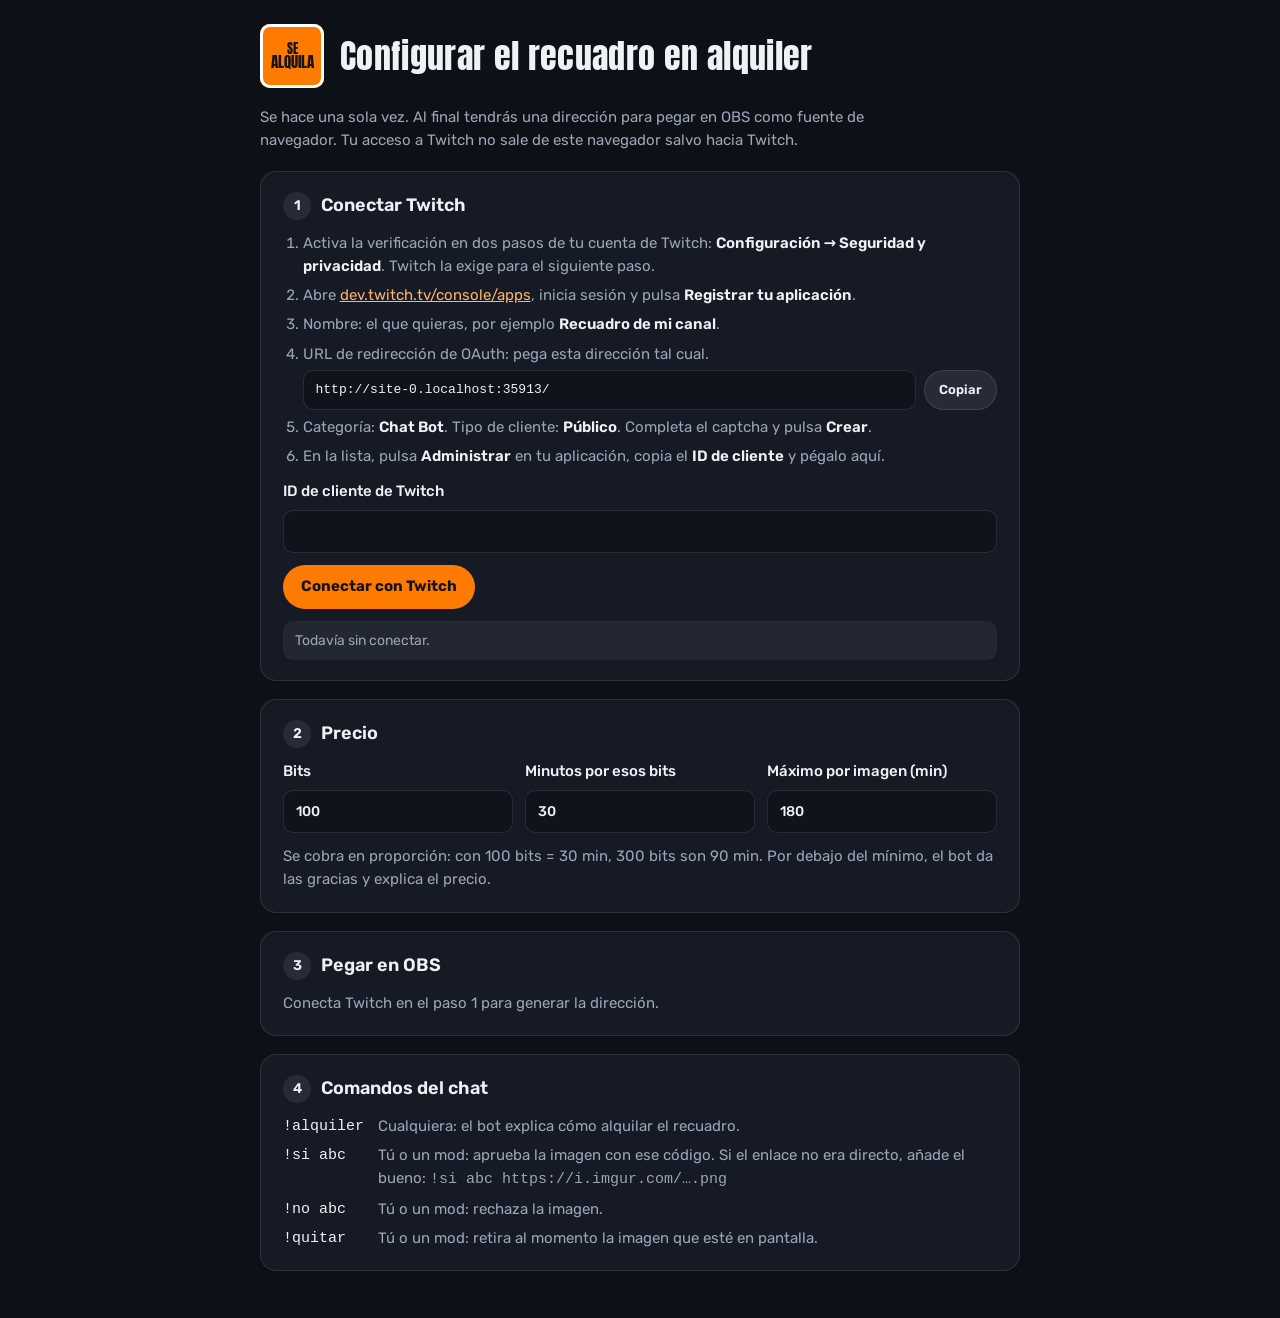
==== index.html @ 01238fe9 "Add files via upload" ====
<!doctype html>
<html lang="es">
<head>
<meta charset="utf-8">
<meta name="viewport" content="width=device-width, initial-scale=1, viewport-fit=cover">
<title>Configurar el recuadro en alquiler</title>
<meta name="robots" content="noindex">
<link rel="preconnect" href="https://fonts.googleapis.com">
<link rel="preconnect" href="https://fonts.gstatic.com" crossorigin>
<link rel="stylesheet" href="https://fonts.googleapis.com/css2?family=Anton&family=Rubik:wght@400;500;600;700&display=swap">
<style>
  /* Página de configuración del recuadro: un solo tema oscuro; el naranja del cartel como acento. */
  :root {
    color-scheme: dark;
    --fondo: #0d1016; --panel: #151a24; --linea: rgba(255,255,255,.1); --tinta: #eef1f6; --suave: #9aa5b8;
    --naranja: #ff7a00; --bien: #35c46d; --mal: #ff5a4a;
    --display: "Anton", "Impact", "Arial Narrow", sans-serif; --texto: "Rubik", system-ui, sans-serif;
  }
  * { box-sizing: border-box; }
  body {
    margin: 0; background: var(--fondo); color: var(--tinta); font-family: var(--texto); font-size: 15px; line-height: 1.55;
    padding: max(24px, env(safe-area-inset-top, 0px)) max(16px, env(safe-area-inset-right, 0px)) 48px max(16px, env(safe-area-inset-left, 0px));
  }
  .envoltura { max-width: 760px; margin: 0 auto; display: grid; gap: 18px; }
  header { display: flex; align-items: center; gap: 16px; }
  .cartelito { flex: none; display: flex; flex-direction: column; align-items: center; justify-content: center; width: 64px; height: 64px; border-radius: 10px; background: var(--naranja); color: #141414; font-family: var(--display); line-height: .9; box-shadow: inset 0 0 0 3px #fff, inset 0 0 0 5px var(--naranja); }
  .cartelito small { font-size: 13px; } .cartelito b { font-size: 15px; font-weight: 400; }
  h1 { margin: 0; font-family: var(--display); font-weight: 400; font-size: 34px; line-height: 1.05; letter-spacing: .01em; }
  .intro { margin: 0; color: var(--suave); max-width: 62ch; }
  section { background: var(--panel); border: 1px solid var(--linea); border-radius: 16px; padding: 20px 22px; display: grid; gap: 12px; min-width: 0; }
  h2 { margin: 0; display: flex; align-items: center; gap: 10px; font-size: 18px; font-weight: 600; }
  h2 span { display: inline-flex; align-items: center; justify-content: center; width: 28px; height: 28px; border-radius: 50%; background: rgba(255,255,255,.08); font-size: 14px; flex: none; }
  section.hecho h2 span { background: var(--bien); color: #06210f; }
  ol { margin: 0; padding-left: 1.3em; color: var(--suave); display: grid; gap: 6px; }
  ol b, p b { color: var(--tinta); font-weight: 600; }
  p { margin: 0; }
  .suave { color: var(--suave); }
  a { color: #ffb36b; }
  label { display: grid; gap: 6px; font-weight: 500; }
  .fila { display: grid; grid-template-columns: repeat(3, minmax(0, 1fr)); gap: 12px; }
  input[type=text], textarea {
    width: 100%; min-width: 0; padding: 10px 12px; border-radius: 10px; border: 1px solid var(--linea);
    background: #0f131b; color: var(--tinta); font: inherit; font-size: 14px;
  }
  input:focus, textarea:focus { outline: 2px solid var(--naranja); outline-offset: 1px; }
  textarea { resize: vertical; min-height: 92px; font-family: ui-monospace, Menlo, Consolas, monospace; font-size: 12px; word-break: break-all; }
  .copiable { display: flex; gap: 8px; align-items: stretch; min-width: 0; margin-top: 4px; }
  .copiable code { flex: 1; min-width: 0; padding: 9px 12px; border-radius: 10px; background: #0f131b; border: 1px solid var(--linea); font-size: 13px; color: var(--tinta); overflow-x: auto; white-space: nowrap; }
  button {
    justify-self: start; padding: 10px 18px; border-radius: 999px; border: 0; background: var(--naranja); color: #141414;
    font: inherit; font-weight: 700; cursor: pointer;
  }
  button.secundario { background: rgba(255,255,255,.08); border: 1px solid var(--linea); color: var(--tinta); padding: 8px 14px; font-size: 13px; font-weight: 600; }
  button:focus-visible { outline: 3px solid #fff; outline-offset: 2px; }
  .estado { padding: 9px 12px; border-radius: 10px; font-size: 14px; }
  .estado.ok { background: rgba(53,196,109,.12); color: #9ff0bf; }
  .estado.mal { background: rgba(255,90,74,.12); color: #ffb9b1; }
  .estado.info { background: rgba(255,255,255,.06); color: var(--suave); }
  .alerta { padding: 10px 12px; border-radius: 10px; background: rgba(255,178,30,.12); color: #ffdc94; font-size: 14px; }
  .comandos { display: grid; grid-template-columns: auto 1fr; gap: 6px 14px; margin: 0; color: var(--suave); }
  .comandos dt { font-family: ui-monospace, Menlo, Consolas, monospace; color: var(--tinta); }
  .comandos dd { margin: 0; }
  #obs-listo:not([hidden]) { display: grid; gap: 12px; }
  @media (max-width: 560px) { .fila { grid-template-columns: 1fr; } }
</style>
</head>
<body>
<div class="envoltura">
  <header><span class="cartelito" aria-hidden="true"><small>SE</small><b>ALQUILA</b></span><h1>Configurar el recuadro en alquiler</h1></header>
  <p class="intro">Se hace una sola vez. Al final tendrás una dirección para pegar en OBS como fuente de navegador. Tu acceso a Twitch no sale de este navegador salvo hacia Twitch.</p>

  <section id="paso-twitch">
    <h2><span>1</span>Conectar Twitch</h2>
    <ol>
      <li>Activa la verificación en dos pasos de tu cuenta de Twitch: <b>Configuración → Seguridad y privacidad</b>. Twitch la exige para el siguiente paso.</li>
      <li>Abre <a href="https://dev.twitch.tv/console/apps" target="_blank" rel="noopener">dev.twitch.tv/console/apps</a>, inicia sesión y pulsa <b>Registrar tu aplicación</b>.</li>
      <li>Nombre: el que quieras, por ejemplo <b>Recuadro de mi canal</b>.</li>
      <li>URL de redirección de OAuth: pega esta dirección tal cual.
        <div class="copiable"><code id="url-redireccion"></code><button type="button" class="secundario" data-copiar="url-redireccion">Copiar</button></div></li>
      <li>Categoría: <b>Chat Bot</b>. Tipo de cliente: <b>Público</b>. Completa el captcha y pulsa <b>Crear</b>.</li>
      <li>En la lista, pulsa <b>Administrar</b> en tu aplicación, copia el <b>ID de cliente</b> y pégalo aquí.</li>
    </ol>
    <label for="client-id">ID de cliente de Twitch<input type="text" id="client-id" autocomplete="off" spellcheck="false"></label>
    <button type="button" id="btn-twitch">Conectar con Twitch</button>
    <p class="estado info" id="estado-twitch">Todavía sin conectar.</p>
  </section>

  <section id="paso-precio">
    <h2><span>2</span>Precio</h2>
    <div class="fila">
      <label for="alq-bits">Bits<input type="text" id="alq-bits" inputmode="numeric" value="100"></label>
      <label for="alq-min">Minutos por esos bits<input type="text" id="alq-min" inputmode="numeric" value="30"></label>
      <label for="alq-max">Máximo por imagen (min)<input type="text" id="alq-max" inputmode="numeric" value="180"></label>
    </div>
    <p class="suave">Se cobra en proporción: con 100 bits = 30 min, 300 bits son 90 min. Por debajo del mínimo, el bot da las gracias y explica el precio.</p>
  </section>

  <section id="paso-obs">
    <h2><span>3</span>Pegar en OBS</h2>
    <p class="suave" id="obs-pendiente">Conecta Twitch en el paso 1 para generar la dirección.</p>
    <div id="obs-listo" hidden>
      <ol>
        <li>En OBS, en <b>Fuentes</b>, pulsa <b>+</b> → <b>Navegador</b> y llámala «Recuadro alquiler».</li>
        <li>Pega la dirección de abajo en <b>URL</b>. Ancho <b>400</b>, alto <b>400</b>.</li>
        <li>Deja sin marcar «Apagar la fuente cuando no sea visible», para no perder bits al cambiar de escena.</li>
        <li>Pulsa Aceptar y arrastra el recuadro encima del minimapa. Ajusta el tamaño desde las esquinas.</li>
        <li>Añádela <b>una sola vez</b>. Si la quieres en otras escenas, usa <b>Añadir existente</b>.</li>
      </ol>
      <p class="alerta">Esta dirección lleva tu acceso a Twitch. No la enseñes en directo ni la compartas.</p>
      <label for="url-obs">Dirección para OBS<textarea id="url-obs" readonly></textarea></label>
      <button type="button" class="secundario" data-copiar="url-obs">Copiar dirección</button>
    </div>
  </section>

  <section id="paso-uso">
    <h2><span>4</span>Comandos del chat</h2>
    <dl class="comandos">
      <dt>!alquiler</dt><dd>Cualquiera: el bot explica cómo alquilar el recuadro.</dd>
      <dt>!si abc</dt><dd>Tú o un mod: aprueba la imagen con ese código. Si el enlace no era directo, añade el bueno: <code>!si abc https://i.imgur.com/….png</code></dd>
      <dt>!no abc</dt><dd>Tú o un mod: rechaza la imagen.</dd>
      <dt>!quitar</dt><dd>Tú o un mod: retira al momento la imagen que esté en pantalla.</dd>
    </dl>
  </section>
</div>

<script src="js/nucleo.js"></script>
<script src="js/twitch.js"></script>
<script>
(function () {
  var C = window.Cartas;
  var $ = function (id) { return document.getElementById(id); };
  var base = location.origin + location.pathname.replace(/index\.html$/, '');
  var redireccion = base;
  $('url-redireccion').textContent = redireccion;

  function guardar(clave, valor, sesion) { try { (sesion ? sessionStorage : localStorage).setItem('recuadro-' + clave, valor); } catch (e) {} }
  function leer(clave, sesion) { try { return (sesion ? sessionStorage : localStorage).getItem('recuadro-' + clave); } catch (e) { return null; } }
  function estado(tipo, texto) { var e = $('estado-twitch'); e.className = 'estado ' + tipo; e.textContent = texto; }

  $('client-id').value = leer('client-id') || '';
  ['alq-bits', 'alq-min', 'alq-max'].forEach(function (id) {
    var v = leer(id); if (v) $(id).value = v;
    $(id).addEventListener('change', function () { guardar(id, $(id).value.trim()); generar(); });
  });

  var token = leer('twitch-token', true), conectado = false;
  var h = new URLSearchParams(location.hash.replace(/^#/, ''));
  if (h.get('access_token')) {
    if (h.get('state') && h.get('state') === leer('twitch-state', true)) { token = h.get('access_token'); guardar('twitch-token', token, true); }
    else estado('mal', 'La respuesta de Twitch no coincide con esta sesión. Vuelve a pulsar «Conectar con Twitch».');
    history.replaceState(null, '', location.pathname + location.search);
  } else if (h.get('error')) {
    estado('mal', 'Twitch no dio acceso: ' + (h.get('error_description') || h.get('error')));
    history.replaceState(null, '', location.pathname + location.search);
  }

  $('btn-twitch').addEventListener('click', function () {
    var id = $('client-id').value.trim();
    if (!/^[a-z0-9]{20,40}$/i.test(id)) { estado('mal', 'Pega el ID de cliente de tu aplicación de Twitch (letras y números, sin espacios).'); return; }
    guardar('client-id', id);
    var st = Math.random().toString(36).slice(2) + Date.now().toString(36);
    guardar('twitch-state', st, true);
    location.href = 'https://id.twitch.tv/oauth2/authorize?' + new URLSearchParams({
      client_id: id, redirect_uri: redireccion, response_type: 'token',
      scope: C.ESCOPOS_ALQUILER.join(' '), state: st, force_verify: 'true'
    }).toString();
  });

  function generar() {
    $('obs-pendiente').hidden = conectado;
    $('obs-listo').hidden = !conectado;
    $('paso-obs').classList.toggle('hecho', conectado);
    if (!conectado) return;
    var num = function (id, def) { var v = parseInt($(id).value, 10); return v > 0 ? v : def; };
    var cfg = { clientId: $('client-id').value.trim(), token: token,
      alquiler: { bits: num('alq-bits', 100), minutos: num('alq-min', 30), maxMinutos: num('alq-max', 180) } };
    $('url-obs').value = base + 'alquiler.html#c=' + C.codificarConfig(cfg);
  }

  if (token) {
    estado('info', 'Comprobando el acceso a Twitch…');
    C.validarToken(token).then(function (u) {
      if (u.client_id !== $('client-id').value.trim()) throw new Error('El acceso no corresponde a este ID de cliente. Pulsa «Conectar con Twitch» otra vez.');
      var faltan = C.ESCOPOS_ALQUILER.filter(function (s) { return (u.scopes || []).indexOf(s) < 0; });
      if (faltan.length) throw new Error('Faltan permisos: ' + faltan.join(', ') + '. Pulsa «Conectar con Twitch» otra vez.');
      conectado = true;
      estado('ok', 'Conectado como ' + u.login + '. Ya tienes la dirección para OBS en el paso 3.');
      $('paso-twitch').classList.add('hecho');
      generar();
    }).catch(function (e) { token = null; estado('mal', e.message); generar(); });
  }

  document.addEventListener('click', function (e) {
    var b = e.target.closest('[data-copiar]');
    if (!b) return;
    var el = $(b.getAttribute('data-copiar'));
    var texto = el.tagName === 'TEXTAREA' ? el.value : el.textContent;
    var hecho = function () { var t = b.textContent; b.textContent = 'Copiado'; setTimeout(function () { b.textContent = t; }, 1500); };
    if (navigator.clipboard) navigator.clipboard.writeText(texto).then(hecho, function () { if (el.select) el.select(); });
    else if (el.select) el.select();
  });
  generar();
})();
</script>
</body>
</html>
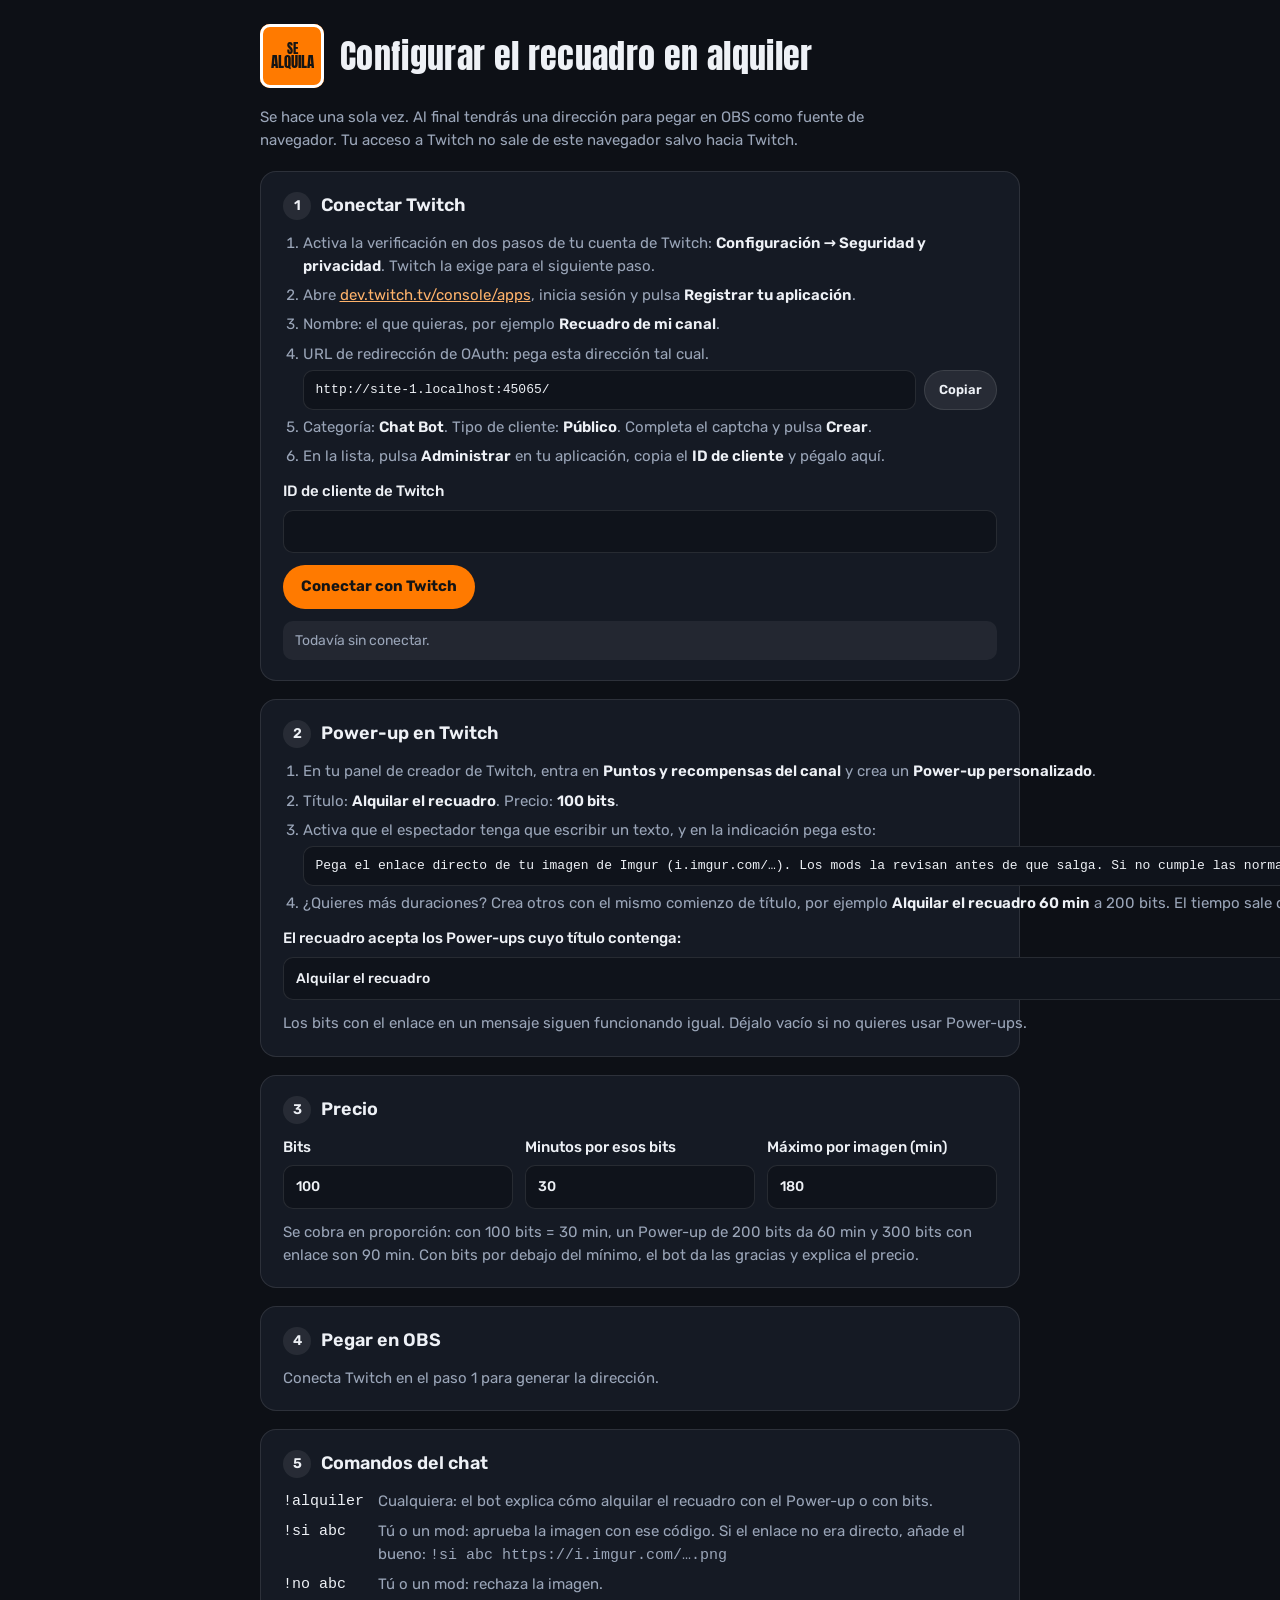
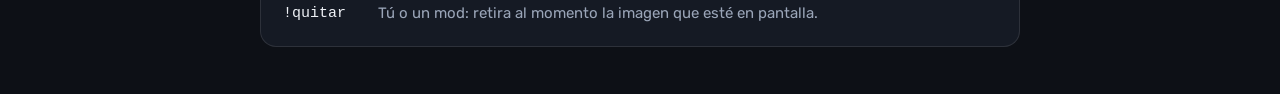
==== commit 38e6d605: "Add files via upload" ====
--- a/index.html
+++ b/index.html
@@ -85,18 +85,31 @@
     <p class="estado info" id="estado-twitch">Todavía sin conectar.</p>
   </section>
 
+  <section id="paso-powerup">
+    <h2><span>2</span>Power-up en Twitch</h2>
+    <ol>
+      <li>En tu panel de creador de Twitch, entra en <b>Puntos y recompensas del canal</b> y crea un <b>Power-up personalizado</b>.</li>
+      <li>Título: <b>Alquilar el recuadro</b>. Precio: <b>100 bits</b>.</li>
+      <li>Activa que el espectador tenga que escribir un texto, y en la indicación pega esto:
+        <div class="copiable"><code id="texto-indicacion">Pega el enlace directo de tu imagen de Imgur (i.imgur.com/…). Los mods la revisan antes de que salga. Si no cumple las normas, no se muestra y los bits no se devuelven.</code><button type="button" class="secundario" data-copiar="texto-indicacion">Copiar</button></div></li>
+      <li>¿Quieres más duraciones? Crea otros con el mismo comienzo de título, por ejemplo <b>Alquilar el recuadro 60 min</b> a 200 bits. El tiempo sale del precio.</li>
+    </ol>
+    <label for="alq-powerup">El recuadro acepta los Power-ups cuyo título contenga:<input type="text" id="alq-powerup" value="Alquilar el recuadro"></label>
+    <p class="suave">Los bits con el enlace en un mensaje siguen funcionando igual. Déjalo vacío si no quieres usar Power-ups.</p>
+  </section>
+
   <section id="paso-precio">
-    <h2><span>2</span>Precio</h2>
+    <h2><span>3</span>Precio</h2>
     <div class="fila">
       <label for="alq-bits">Bits<input type="text" id="alq-bits" inputmode="numeric" value="100"></label>
       <label for="alq-min">Minutos por esos bits<input type="text" id="alq-min" inputmode="numeric" value="30"></label>
       <label for="alq-max">Máximo por imagen (min)<input type="text" id="alq-max" inputmode="numeric" value="180"></label>
     </div>
-    <p class="suave">Se cobra en proporción: con 100 bits = 30 min, 300 bits son 90 min. Por debajo del mínimo, el bot da las gracias y explica el precio.</p>
+    <p class="suave">Se cobra en proporción: con 100 bits = 30 min, un Power-up de 200 bits da 60 min y 300 bits con enlace son 90 min. Con bits por debajo del mínimo, el bot da las gracias y explica el precio.</p>
   </section>
 
   <section id="paso-obs">
-    <h2><span>3</span>Pegar en OBS</h2>
+    <h2><span>4</span>Pegar en OBS</h2>
     <p class="suave" id="obs-pendiente">Conecta Twitch en el paso 1 para generar la dirección.</p>
     <div id="obs-listo" hidden>
       <ol>
@@ -113,9 +126,9 @@
   </section>
 
   <section id="paso-uso">
-    <h2><span>4</span>Comandos del chat</h2>
+    <h2><span>5</span>Comandos del chat</h2>
     <dl class="comandos">
-      <dt>!alquiler</dt><dd>Cualquiera: el bot explica cómo alquilar el recuadro.</dd>
+      <dt>!alquiler</dt><dd>Cualquiera: el bot explica cómo alquilar el recuadro con el Power-up o con bits.</dd>
       <dt>!si abc</dt><dd>Tú o un mod: aprueba la imagen con ese código. Si el enlace no era directo, añade el bueno: <code>!si abc https://i.imgur.com/….png</code></dd>
       <dt>!no abc</dt><dd>Tú o un mod: rechaza la imagen.</dd>
       <dt>!quitar</dt><dd>Tú o un mod: retira al momento la imagen que esté en pantalla.</dd>
@@ -138,8 +151,8 @@
   function estado(tipo, texto) { var e = $('estado-twitch'); e.className = 'estado ' + tipo; e.textContent = texto; }
 
   $('client-id').value = leer('client-id') || '';
-  ['alq-bits', 'alq-min', 'alq-max'].forEach(function (id) {
-    var v = leer(id); if (v) $(id).value = v;
+  ['alq-bits', 'alq-min', 'alq-max', 'alq-powerup'].forEach(function (id) {
+    var v = leer(id); if (v !== null) $(id).value = v;
     $(id).addEventListener('change', function () { guardar(id, $(id).value.trim()); generar(); });
   });
 
@@ -173,7 +186,7 @@
     if (!conectado) return;
     var num = function (id, def) { var v = parseInt($(id).value, 10); return v > 0 ? v : def; };
     var cfg = { clientId: $('client-id').value.trim(), token: token,
-      alquiler: { bits: num('alq-bits', 100), minutos: num('alq-min', 30), maxMinutos: num('alq-max', 180) } };
+      alquiler: { bits: num('alq-bits', 100), minutos: num('alq-min', 30), maxMinutos: num('alq-max', 180), powerUp: $('alq-powerup').value.trim() } };
     $('url-obs').value = base + 'alquiler.html#c=' + C.codificarConfig(cfg);
   }
 
@@ -184,7 +197,7 @@
       var faltan = C.ESCOPOS_ALQUILER.filter(function (s) { return (u.scopes || []).indexOf(s) < 0; });
       if (faltan.length) throw new Error('Faltan permisos: ' + faltan.join(', ') + '. Pulsa «Conectar con Twitch» otra vez.');
       conectado = true;
-      estado('ok', 'Conectado como ' + u.login + '. Ya tienes la dirección para OBS en el paso 3.');
+      estado('ok', 'Conectado como ' + u.login + '. Ya tienes la dirección para OBS en el paso 4.');
       $('paso-twitch').classList.add('hecho');
       generar();
     }).catch(function (e) { token = null; estado('mal', e.message); generar(); });
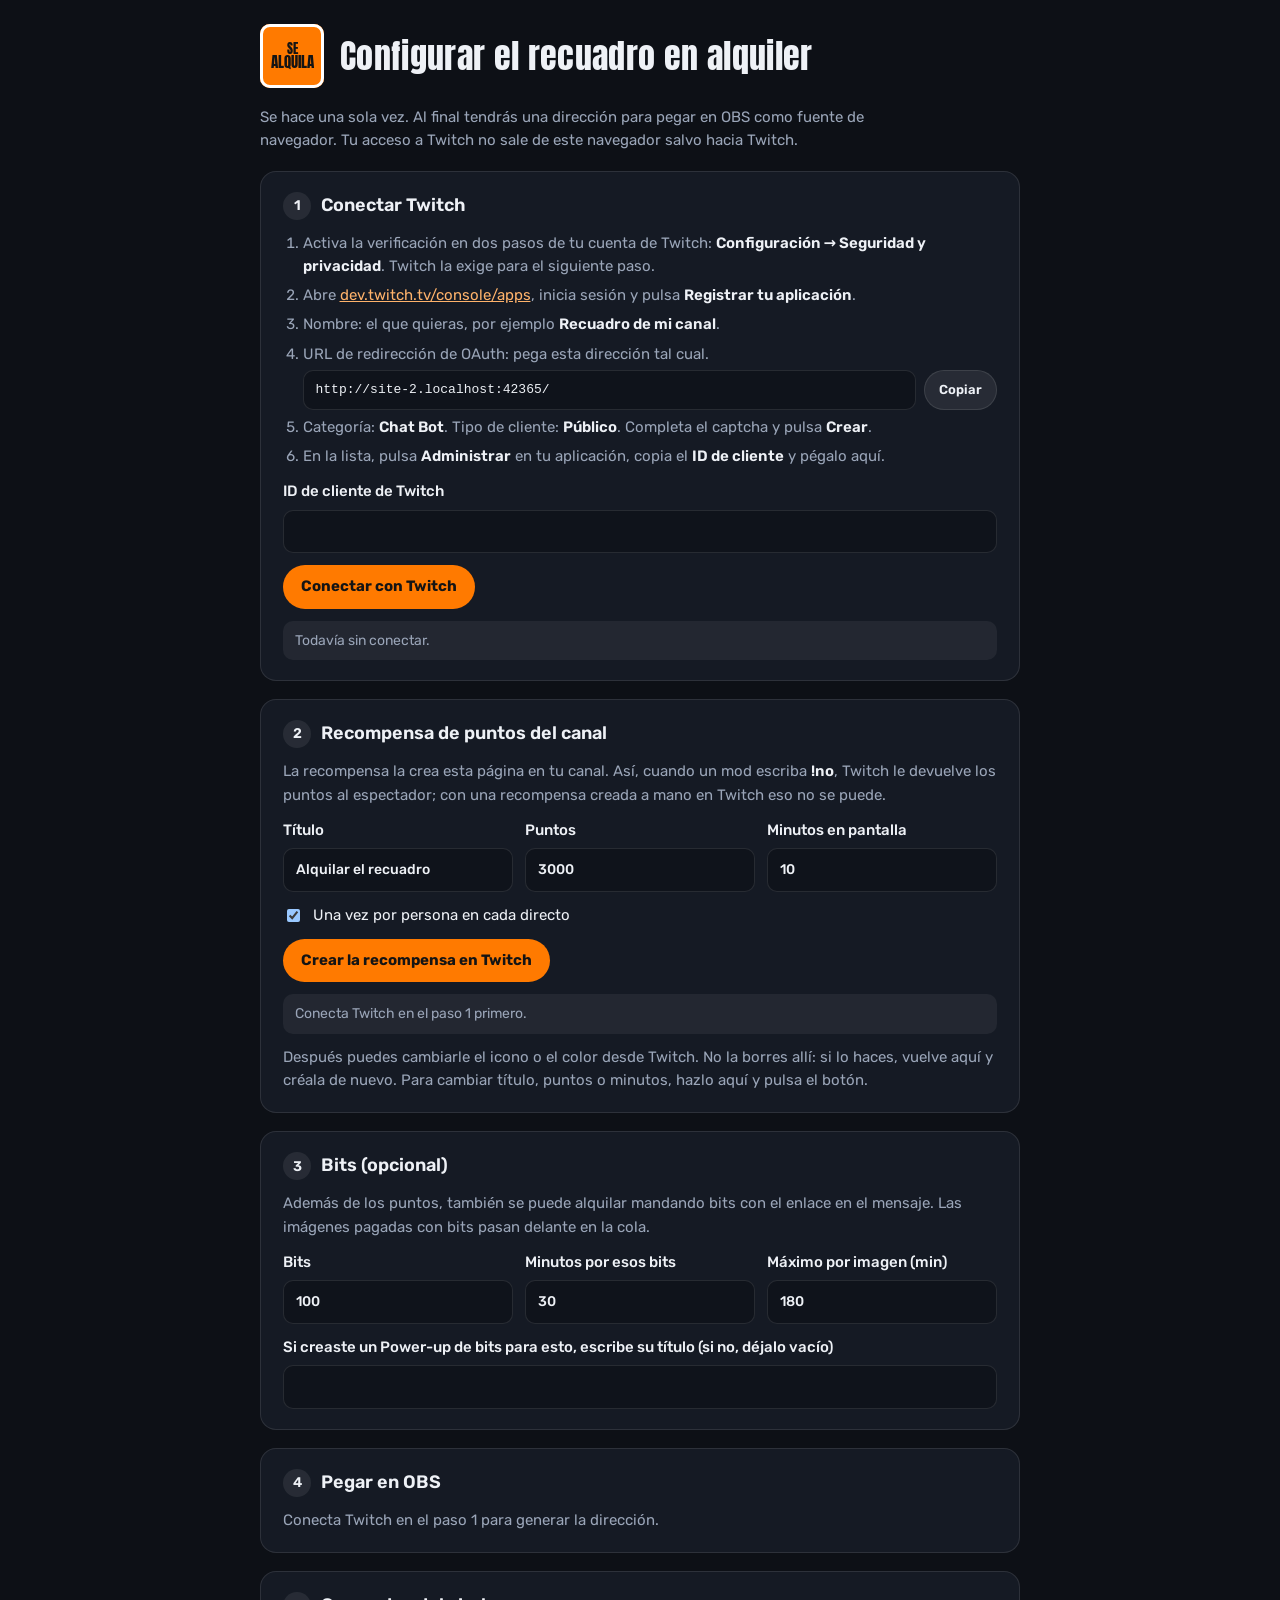
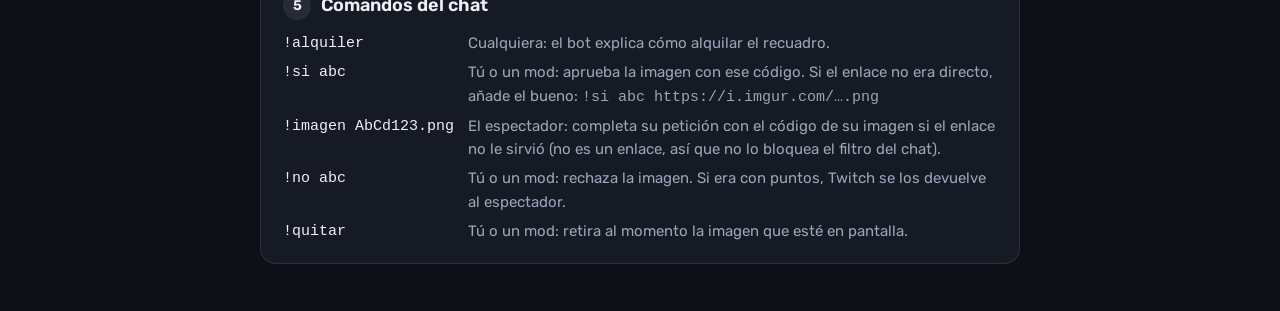
==== commit 4f9d5888: "Add files via upload" ====
--- a/index.html
+++ b/index.html
@@ -57,6 +57,7 @@
   .estado.mal { background: rgba(255,90,74,.12); color: #ffb9b1; }
   .estado.info { background: rgba(255,255,255,.06); color: var(--suave); }
   .alerta { padding: 10px 12px; border-radius: 10px; background: rgba(255,178,30,.12); color: #ffdc94; font-size: 14px; }
+  .casilla { display: flex; align-items: center; gap: 10px; font-weight: 400; }
   .comandos { display: grid; grid-template-columns: auto 1fr; gap: 6px 14px; margin: 0; color: var(--suave); }
   .comandos dt { font-family: ui-monospace, Menlo, Consolas, monospace; color: var(--tinta); }
   .comandos dd { margin: 0; }
@@ -85,27 +86,29 @@
     <p class="estado info" id="estado-twitch">Todavía sin conectar.</p>
   </section>
 
-  <section id="paso-powerup">
-    <h2><span>2</span>Power-up en Twitch</h2>
-    <ol>
-      <li>En tu panel de creador de Twitch, entra en <b>Puntos y recompensas del canal</b> y crea un <b>Power-up personalizado</b>.</li>
-      <li>Título: <b>Alquilar el recuadro</b>. Precio: <b>100 bits</b>.</li>
-      <li>Activa que el espectador tenga que escribir un texto, y en la indicación pega esto:
-        <div class="copiable"><code id="texto-indicacion">Pega el enlace directo de tu imagen de Imgur (i.imgur.com/…). Los mods la revisan antes de que salga. Si no cumple las normas, no se muestra y los bits no se devuelven.</code><button type="button" class="secundario" data-copiar="texto-indicacion">Copiar</button></div></li>
-      <li>¿Quieres más duraciones? Crea otros con el mismo comienzo de título, por ejemplo <b>Alquilar el recuadro 60 min</b> a 200 bits. El tiempo sale del precio.</li>
-    </ol>
-    <label for="alq-powerup">El recuadro acepta los Power-ups cuyo título contenga:<input type="text" id="alq-powerup" value="Alquilar el recuadro"></label>
-    <p class="suave">Los bits con el enlace en un mensaje siguen funcionando igual. Déjalo vacío si no quieres usar Power-ups.</p>
-  </section>
-
-  <section id="paso-precio">
-    <h2><span>3</span>Precio</h2>
+  <section id="paso-puntos">
+    <h2><span>2</span>Recompensa de puntos del canal</h2>
+    <p class="suave">La recompensa la crea esta página en tu canal. Así, cuando un mod escriba <b>!no</b>, Twitch le devuelve los puntos al espectador; con una recompensa creada a mano en Twitch eso no se puede.</p>
+    <div class="fila">
+      <label for="pts-titulo">Título<input type="text" id="pts-titulo" maxlength="45" value="Alquilar el recuadro"></label>
+      <label for="pts-coste">Puntos<input type="text" id="pts-coste" inputmode="numeric" value="3000"></label>
+      <label for="pts-min">Minutos en pantalla<input type="text" id="pts-min" inputmode="numeric" value="10"></label>
+    </div>
+    <label class="casilla"><input type="checkbox" id="pts-una" checked> Una vez por persona en cada directo</label>
+    <button type="button" id="btn-recompensa">Crear la recompensa en Twitch</button>
+    <p class="estado info" id="estado-recompensa">Conecta Twitch en el paso 1 primero.</p>
+    <p class="suave">Después puedes cambiarle el icono o el color desde Twitch. No la borres allí: si lo haces, vuelve aquí y créala de nuevo. Para cambiar título, puntos o minutos, hazlo aquí y pulsa el botón.</p>
+  </section>
+
+  <section id="paso-bits">
+    <h2><span>3</span>Bits (opcional)</h2>
+    <p class="suave">Además de los puntos, también se puede alquilar mandando bits con el enlace en el mensaje. Las imágenes pagadas con bits pasan delante en la cola.</p>
     <div class="fila">
       <label for="alq-bits">Bits<input type="text" id="alq-bits" inputmode="numeric" value="100"></label>
       <label for="alq-min">Minutos por esos bits<input type="text" id="alq-min" inputmode="numeric" value="30"></label>
       <label for="alq-max">Máximo por imagen (min)<input type="text" id="alq-max" inputmode="numeric" value="180"></label>
     </div>
-    <p class="suave">Se cobra en proporción: con 100 bits = 30 min, un Power-up de 200 bits da 60 min y 300 bits con enlace son 90 min. Con bits por debajo del mínimo, el bot da las gracias y explica el precio.</p>
+    <label for="alq-powerup">Si creaste un Power-up de bits para esto, escribe su título (si no, déjalo vacío)<input type="text" id="alq-powerup" value=""></label>
   </section>
 
   <section id="paso-obs">
@@ -115,7 +118,7 @@
       <ol>
         <li>En OBS, en <b>Fuentes</b>, pulsa <b>+</b> → <b>Navegador</b> y llámala «Recuadro alquiler».</li>
         <li>Pega la dirección de abajo en <b>URL</b>. Ancho <b>400</b>, alto <b>400</b>.</li>
-        <li>Deja sin marcar «Apagar la fuente cuando no sea visible», para no perder bits al cambiar de escena.</li>
+        <li>Deja sin marcar «Apagar la fuente cuando no sea visible», para no perder canjes al cambiar de escena.</li>
         <li>Pulsa Aceptar y arrastra el recuadro encima del minimapa. Ajusta el tamaño desde las esquinas.</li>
         <li>Añádela <b>una sola vez</b>. Si la quieres en otras escenas, usa <b>Añadir existente</b>.</li>
       </ol>
@@ -128,9 +131,10 @@
   <section id="paso-uso">
     <h2><span>5</span>Comandos del chat</h2>
     <dl class="comandos">
-      <dt>!alquiler</dt><dd>Cualquiera: el bot explica cómo alquilar el recuadro con el Power-up o con bits.</dd>
+      <dt>!alquiler</dt><dd>Cualquiera: el bot explica cómo alquilar el recuadro.</dd>
       <dt>!si abc</dt><dd>Tú o un mod: aprueba la imagen con ese código. Si el enlace no era directo, añade el bueno: <code>!si abc https://i.imgur.com/….png</code></dd>
-      <dt>!no abc</dt><dd>Tú o un mod: rechaza la imagen.</dd>
+      <dt>!imagen AbCd123.png</dt><dd>El espectador: completa su petición con el código de su imagen si el enlace no le sirvió (no es un enlace, así que no lo bloquea el filtro del chat).</dd>
+      <dt>!no abc</dt><dd>Tú o un mod: rechaza la imagen. Si era con puntos, Twitch se los devuelve al espectador.</dd>
       <dt>!quitar</dt><dd>Tú o un mod: retira al momento la imagen que esté en pantalla.</dd>
     </dl>
   </section>
@@ -151,12 +155,18 @@
   function estado(tipo, texto) { var e = $('estado-twitch'); e.className = 'estado ' + tipo; e.textContent = texto; }
 
   $('client-id').value = leer('client-id') || '';
-  ['alq-bits', 'alq-min', 'alq-max', 'alq-powerup'].forEach(function (id) {
+  ['alq-bits', 'alq-min', 'alq-max', 'alq-powerup', 'pts-titulo', 'pts-coste', 'pts-min'].forEach(function (id) {
     var v = leer(id); if (v !== null) $(id).value = v;
     $(id).addEventListener('change', function () { guardar(id, $(id).value.trim()); generar(); });
   });
-
-  var token = leer('twitch-token', true), conectado = false;
+  if (leer('pts-una') === 'no') $('pts-una').checked = false;
+  $('pts-una').addEventListener('change', function () { guardar('pts-una', $('pts-una').checked ? 'si' : 'no'); });
+
+  var token = leer('twitch-token', true), conectado = false, usuario = null;
+  var recompensa = null;   // { id, titulo, coste, minutos }
+  try { recompensa = JSON.parse(leer('recompensa') || 'null'); } catch (e) {}
+  var INDICACION = 'Pega el enlace directo de tu imagen de Imgur (i.imgur.com/…) o solo su código (por ejemplo AbCd123.png). Los mods la revisan antes de que salga. Si la rechazan, te devolvemos los puntos.';
+
   var h = new URLSearchParams(location.hash.replace(/^#/, ''));
   if (h.get('access_token')) {
     if (h.get('state') && h.get('state') === leer('twitch-state', true)) { token = h.get('access_token'); guardar('twitch-token', token, true); }
@@ -179,14 +189,81 @@
     }).toString();
   });
 
+  function helix(ruta, init) {
+    init = init || {};
+    return fetch('https://api.twitch.tv/helix/' + ruta, {
+      method: init.method || 'GET', body: init.body,
+      headers: { 'Client-Id': $('client-id').value.trim(), Authorization: 'Bearer ' + token, 'Content-Type': 'application/json' }
+    });
+  }
+  function num(id, def) { var v = parseInt(String($(id).value).replace(/\./g, ''), 10); return v > 0 ? v : def; }
+  function estadoRec(tipo, texto) { var e = $('estado-recompensa'); e.className = 'estado ' + tipo; e.textContent = texto; }
+  function pintarRecompensa() {
+    $('btn-recompensa').textContent = recompensa ? 'Guardar cambios en la recompensa' : 'Crear la recompensa en Twitch';
+    $('paso-puntos').classList.toggle('hecho', !!recompensa);
+  }
+
+  // Busca la recompensa que ya creó esta aplicación (si existe) al conectar.
+  function cargarRecompensa() {
+    return helix('channel_points/custom_rewards?broadcaster_id=' + usuario.user_id + '&only_manageable_rewards=true').then(function (r) {
+      if (!r.ok) throw new Error('No se pudieron leer tus recompensas (' + r.status + ').');
+      return r.json();
+    }).then(function (j) {
+      var lista = j.data || [], encontrada = null;
+      lista.forEach(function (x) { if (recompensa && x.id === recompensa.id) encontrada = x; });
+      if (!encontrada && lista.length) encontrada = lista[0];
+      if (encontrada) {
+        recompensa = { id: encontrada.id, titulo: encontrada.title, coste: encontrada.cost, minutos: num('pts-min', 10) };
+        $('pts-titulo').value = encontrada.title; $('pts-coste').value = encontrada.cost;
+        guardar('recompensa', JSON.stringify(recompensa));
+        estadoRec('ok', 'Recompensa lista en tu canal: «' + encontrada.title + '» por ' + encontrada.cost + ' puntos.');
+      } else {
+        recompensa = null; guardar('recompensa', 'null');
+        estadoRec('info', 'Todavía no has creado la recompensa. Revisa los datos y pulsa el botón.');
+      }
+      pintarRecompensa(); generar();
+    }).catch(function (e) { estadoRec('mal', e.message); });
+  }
+
+  $('btn-recompensa').addEventListener('click', function () {
+    if (!conectado) { estadoRec('mal', 'Conecta Twitch en el paso 1 primero.'); return; }
+    var titulo = $('pts-titulo').value.trim() || 'Alquilar el recuadro', coste = num('pts-coste', 3000), una = $('pts-una').checked;
+    var cuerpo = {
+      title: titulo, cost: coste, prompt: INDICACION, is_enabled: true, background_color: '#FF7A00',
+      is_user_input_required: true, should_redemptions_skip_request_queue: false,
+      is_max_per_user_per_stream_enabled: una
+    };
+    if (una) cuerpo.max_per_user_per_stream = 1;
+    var boton = $('btn-recompensa'); boton.disabled = true;
+    estadoRec('info', recompensa ? 'Guardando cambios…' : 'Creando la recompensa…');
+    var q = 'channel_points/custom_rewards?broadcaster_id=' + usuario.user_id + (recompensa ? '&id=' + recompensa.id : '');
+    helix(q, { method: recompensa ? 'PATCH' : 'POST', body: JSON.stringify(cuerpo) }).then(function (r) {
+      return r.json().catch(function () { return {}; }).then(function (j) {
+        if (r.ok) return j;
+        var msg = (j && j.message) || '';
+        if (/DUPLICATE/i.test(msg)) throw new Error('Ya tienes otra recompensa con ese título, creada a mano en Twitch. Bórrala allí o elige otro título aquí.');
+        if (r.status === 403) throw new Error('Twitch no deja crear la recompensa (403). Comprueba que tu canal tiene los puntos del canal activados.');
+        if (r.status === 404 && recompensa) { recompensa = null; guardar('recompensa', 'null'); pintarRecompensa(); throw new Error('La recompensa ya no existe en Twitch (¿la borraste?). Pulsa otra vez el botón para crearla de nuevo.'); }
+        throw new Error('Twitch respondió ' + r.status + (msg ? ': ' + msg : '') + '.');
+      });
+    }).then(function (j) {
+      var d = j.data[0];
+      recompensa = { id: d.id, titulo: d.title, coste: d.cost, minutos: num('pts-min', 10) };
+      guardar('recompensa', JSON.stringify(recompensa));
+      estadoRec('ok', 'Hecho: «' + d.title + '» por ' + d.cost + ' puntos y ' + recompensa.minutos + ' min. Copia la dirección nueva del paso 4 en OBS.');
+      pintarRecompensa(); generar();
+    }).catch(function (e) { estadoRec('mal', e.message); }).then(function () { boton.disabled = false; });
+  });
+
   function generar() {
     $('obs-pendiente').hidden = conectado;
     $('obs-listo').hidden = !conectado;
     $('paso-obs').classList.toggle('hecho', conectado);
     if (!conectado) return;
-    var num = function (id, def) { var v = parseInt($(id).value, 10); return v > 0 ? v : def; };
+    if (recompensa) recompensa.minutos = num('pts-min', 10);
     var cfg = { clientId: $('client-id').value.trim(), token: token,
-      alquiler: { bits: num('alq-bits', 100), minutos: num('alq-min', 30), maxMinutos: num('alq-max', 180), powerUp: $('alq-powerup').value.trim() } };
+      alquiler: { bits: num('alq-bits', 100), minutos: num('alq-min', 30), maxMinutos: num('alq-max', 180), powerUp: $('alq-powerup').value.trim(),
+        puntos: recompensa ? { recompensaId: recompensa.id, titulo: recompensa.titulo, coste: recompensa.coste, minutos: recompensa.minutos } : null } };
     $('url-obs').value = base + 'alquiler.html#c=' + C.codificarConfig(cfg);
   }
 
@@ -195,13 +272,15 @@
     C.validarToken(token).then(function (u) {
       if (u.client_id !== $('client-id').value.trim()) throw new Error('El acceso no corresponde a este ID de cliente. Pulsa «Conectar con Twitch» otra vez.');
       var faltan = C.ESCOPOS_ALQUILER.filter(function (s) { return (u.scopes || []).indexOf(s) < 0; });
-      if (faltan.length) throw new Error('Faltan permisos: ' + faltan.join(', ') + '. Pulsa «Conectar con Twitch» otra vez.');
-      conectado = true;
-      estado('ok', 'Conectado como ' + u.login + '. Ya tienes la dirección para OBS en el paso 4.');
+      if (faltan.length) throw new Error('Faltan permisos nuevos (' + faltan.join(', ') + '). Pulsa «Conectar con Twitch» otra vez.');
+      conectado = true; usuario = u;
+      estado('ok', 'Conectado como ' + u.login + '.');
       $('paso-twitch').classList.add('hecho');
       generar();
+      return cargarRecompensa();
     }).catch(function (e) { token = null; estado('mal', e.message); generar(); });
   }
+  pintarRecompensa();
 
   document.addEventListener('click', function (e) {
     var b = e.target.closest('[data-copiar]');
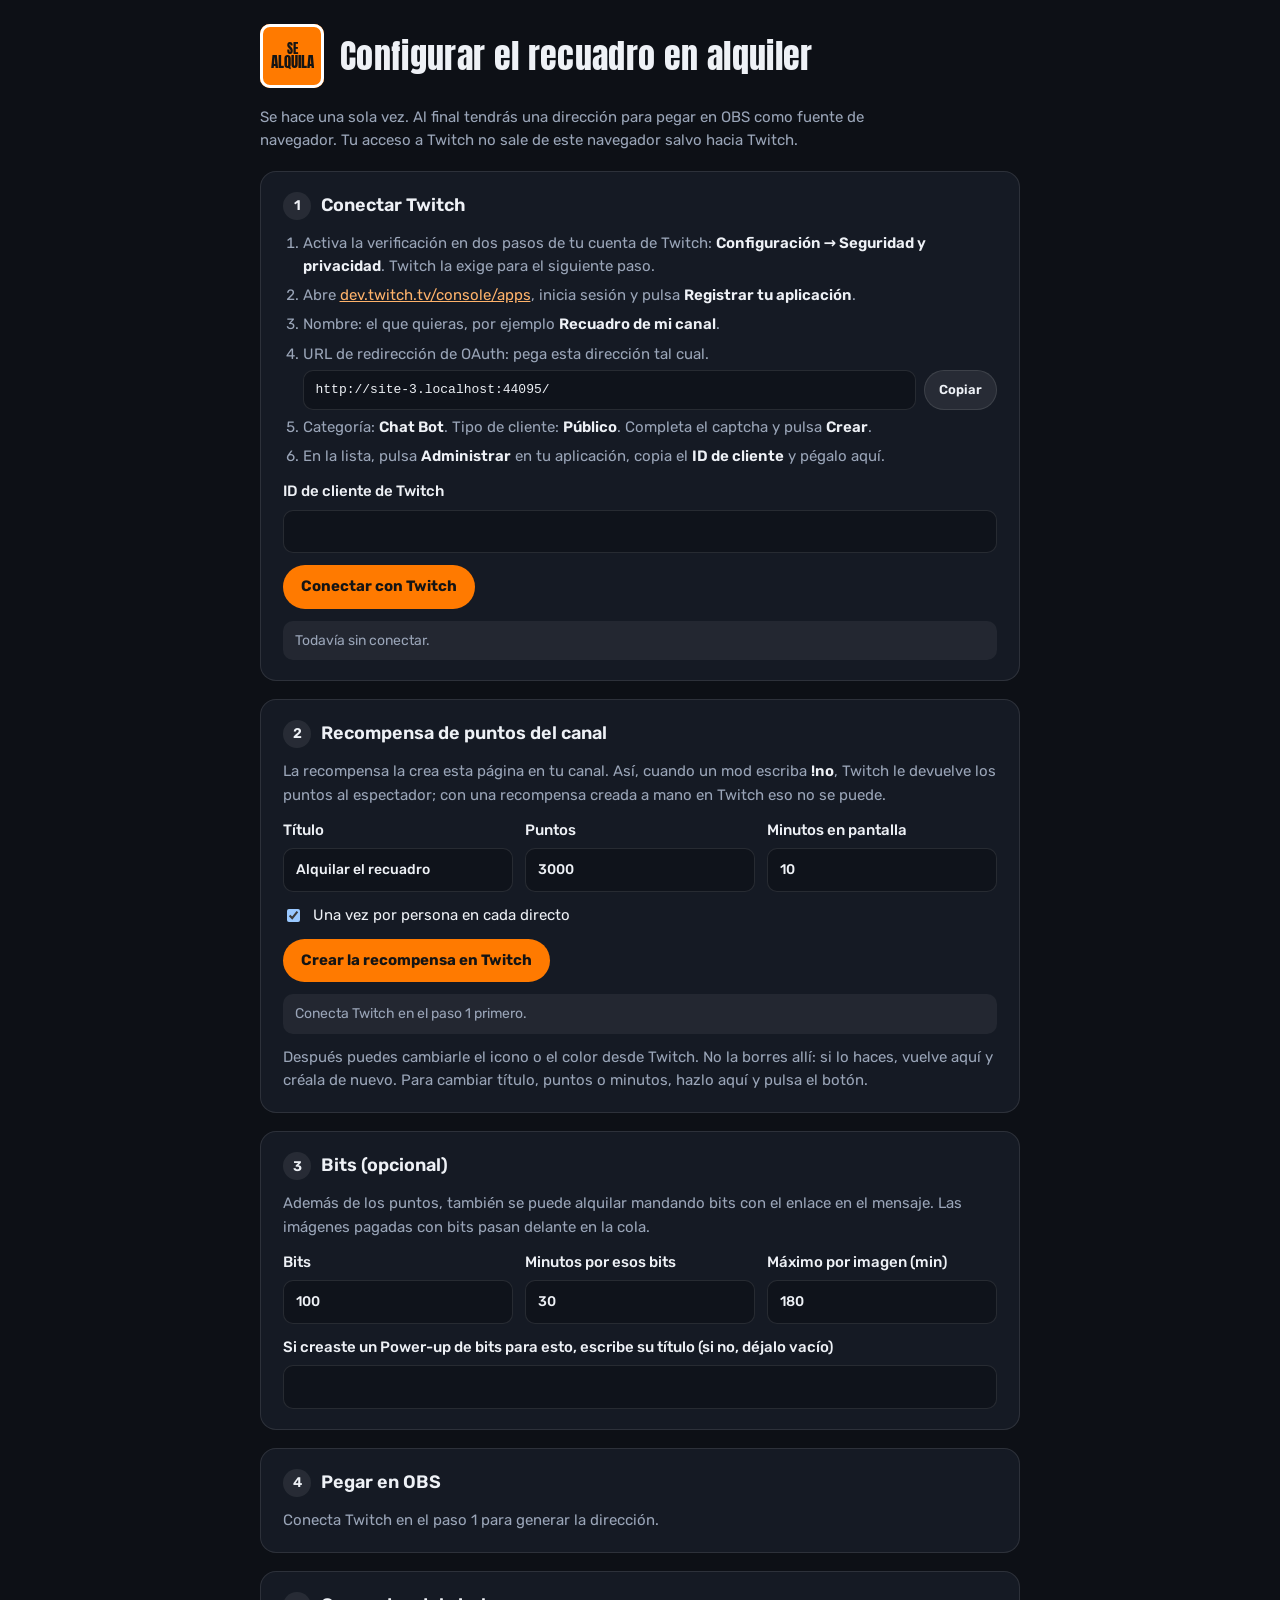
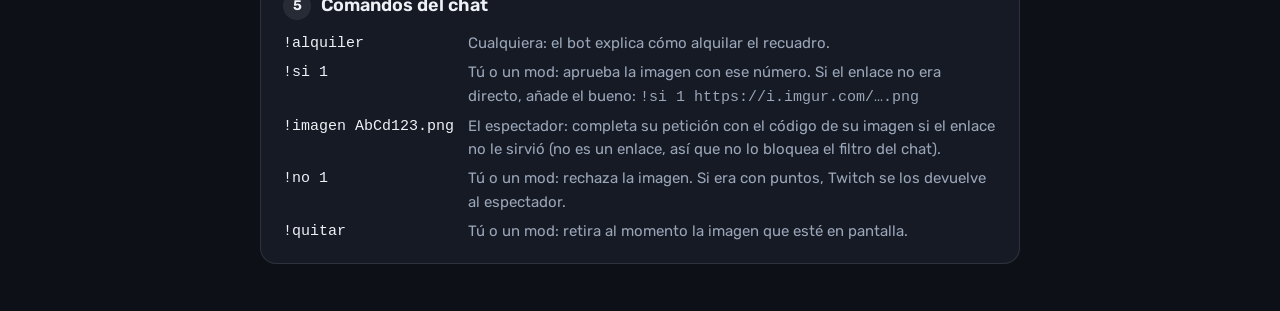
==== commit 26eea33b: "Add files via upload" ====
--- a/index.html
+++ b/index.html
@@ -132,9 +132,9 @@
     <h2><span>5</span>Comandos del chat</h2>
     <dl class="comandos">
       <dt>!alquiler</dt><dd>Cualquiera: el bot explica cómo alquilar el recuadro.</dd>
-      <dt>!si abc</dt><dd>Tú o un mod: aprueba la imagen con ese código. Si el enlace no era directo, añade el bueno: <code>!si abc https://i.imgur.com/….png</code></dd>
+      <dt>!si 1</dt><dd>Tú o un mod: aprueba la imagen con ese número. Si el enlace no era directo, añade el bueno: <code>!si 1 https://i.imgur.com/….png</code></dd>
       <dt>!imagen AbCd123.png</dt><dd>El espectador: completa su petición con el código de su imagen si el enlace no le sirvió (no es un enlace, así que no lo bloquea el filtro del chat).</dd>
-      <dt>!no abc</dt><dd>Tú o un mod: rechaza la imagen. Si era con puntos, Twitch se los devuelve al espectador.</dd>
+      <dt>!no 1</dt><dd>Tú o un mod: rechaza la imagen. Si era con puntos, Twitch se los devuelve al espectador.</dd>
       <dt>!quitar</dt><dd>Tú o un mod: retira al momento la imagen que esté en pantalla.</dd>
     </dl>
   </section>
